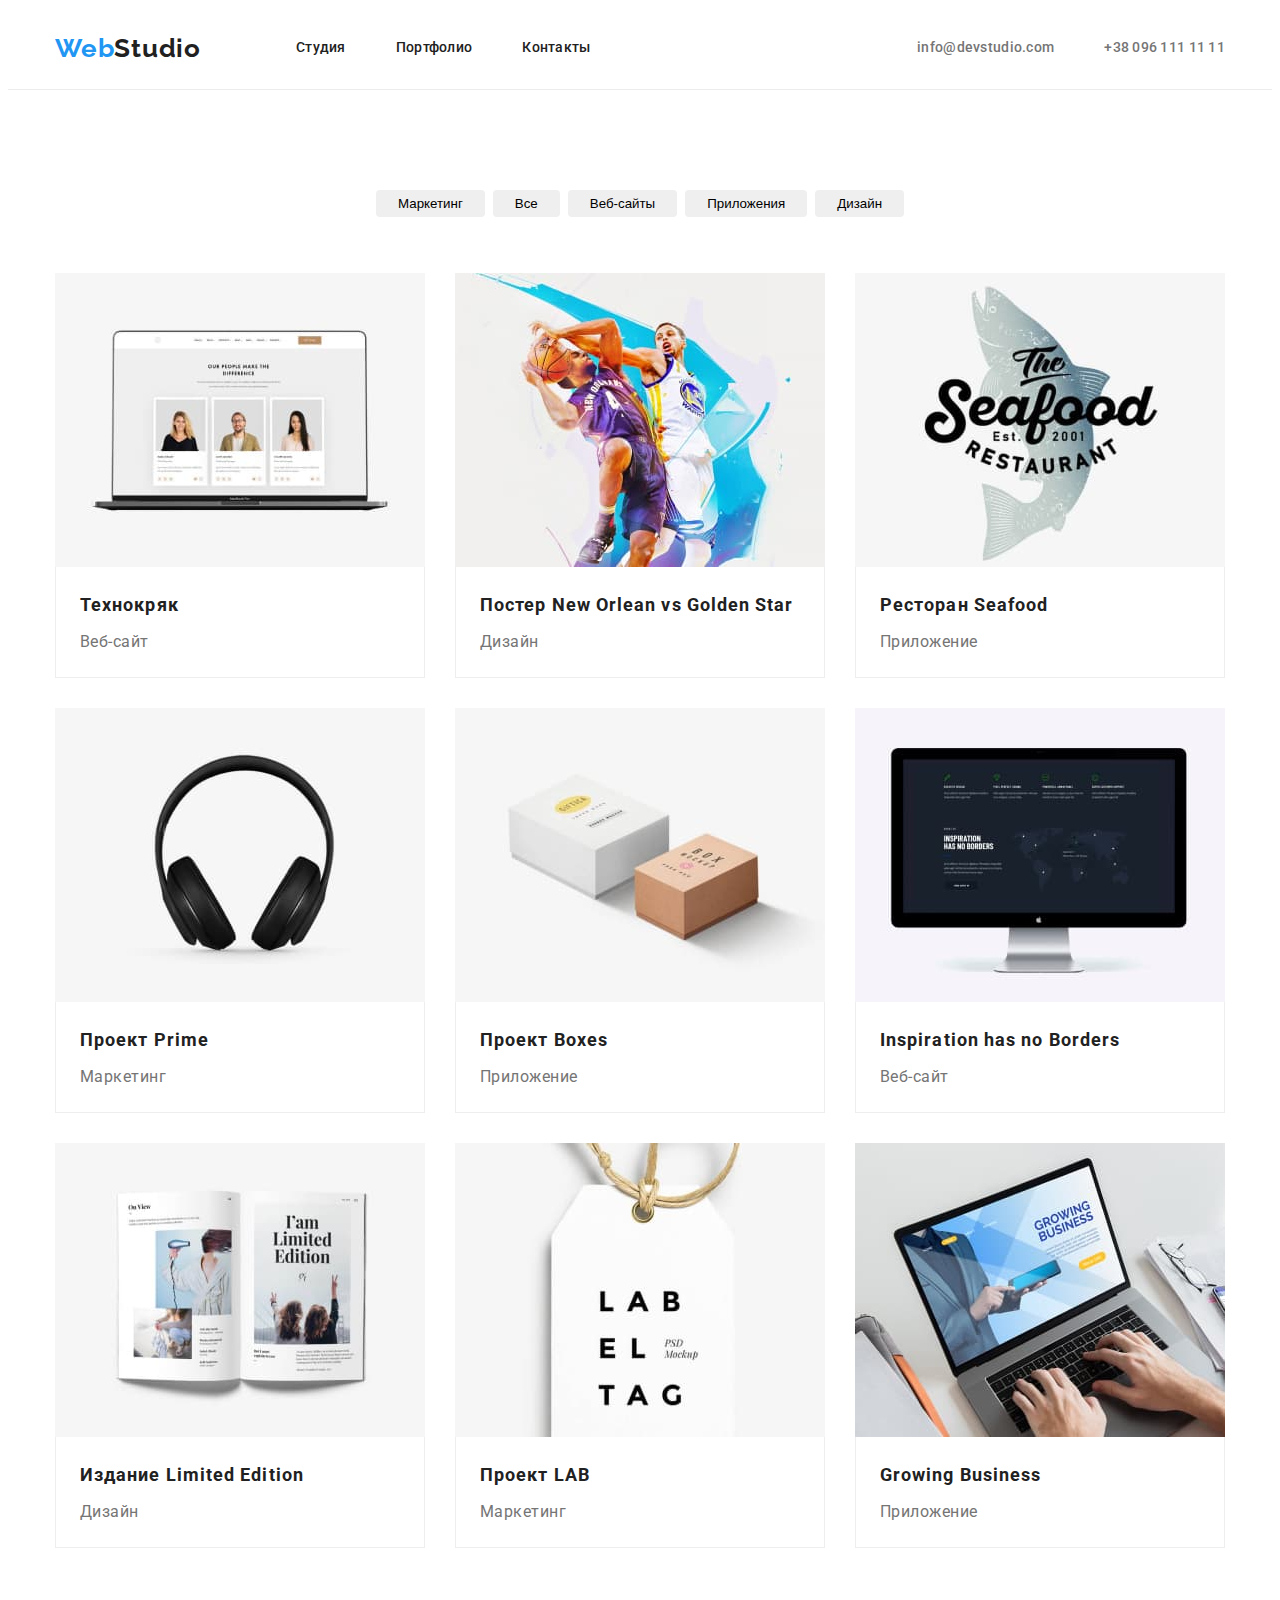
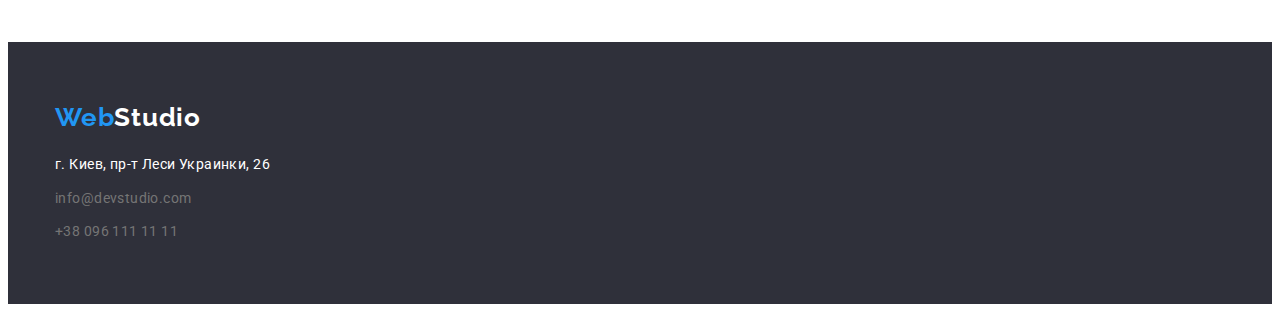
==== portfolio.html @ 59907f2d "added files" ====
<!DOCTYPE html>
<html lang="ru">
<head>
    <meta charset="UTF-8">
    <meta http-equiv="X-UA-Compatible" content="IE=edge">
    <meta name="viewport" content="width=device-width, initial-scale=1.0">
    <title>Студия</title>
    <link rel="stylesheet" href="https://cdnjs.cloudflare.com/ajax/libs/modern-normalize/1.0.0/modern-normalize.min.css"
        integrity="sha512-ISS7cAi1PEhQ8jnbJpJZMd29NlhNj4AWYyLOSp2CE/CsHxTCu+r+t0D2yoJudVrd0/8fTVPUVDzY5Tvli75u/g=="
        crossorigin="anonymous" />
    <link href="https://fonts.googleapis.com/css2?family=Raleway:wght@700&family=Roboto:wght@400;500;700;900&display=swap"
        rel="stylesheet">
    <link rel="stylesheet" href="./css/styles.css">
</head>
<body class="body">
    <header>
        <div class="header container">
            <nav class="nav">
                <a class="logo link" href="/">Web<span class="logo-studio">Studio</span></a>
                <ul class="nav-links list">
                    <li class="list"><a class="link" href="" class="active">Студия</a></li>
                    <li class="list"><a class="link" href="./portfolio.html">Портфолио</a></li>
                    <li class="list"><a class="link" href="#contacts">Контакты</a></li>
                </ul>
            </nav>
            <ul class="header-contacts">
                <li class="list"><a class="link" href="mailto:info@devstudio.com">info@devstudio.com</a></li>
                <li class="list"><a class="link" href="tel:+380961111111">+38 096 111 11 11</a></li>
            </ul>
        </div>
    </header>
    <section class="portfolio section">
       <div class="container">
            <h1 class="portfolio-title">Портфолио</h1>
            <ul class="portfolio-fiter list">
                <li class="filter-item"><button type="button" class="filter-button">Маркетинг</button></li>
                <li class="filter-item"><button type="button" class="filter-button">Все</button></li>
                <li class="filter-item"><button type="button" class="filter-button">Веб-сайты</button></li>
                <li class="filter-item"><button type="button" class="filter-button">Приложения</button></li>
                <li class="filter-item"><button type="button" class="filter-button">Дизайн</button></li>
            </ul>
            <ul class="portfolio-cards list">
                <li class="gallery">
                    <a class="link" href="">
                        <img src="./images/technocryak.jpg" alt="cайт на мониторе ноутбука" width="370">
                        <div class="card-description">
                            <h2>Технокряк</h2>
                            <p>Веб-сайт</p>
                        </div>
                    </a>
                </li>
                <li class="gallery">
                    <a class="gallery-card link" href="">
                        <img src="./images/poster.jpg" alt="плакат с двумя баскетболистами" width="370">
                        <div class="card-description">
                            <h2>Постер New Orlean vs Golden Star</h2>
                            <p>Дизайн</p>
                        </div>
                    </a>
                </li>
                <li class="gallery">
                    <a class="gallery-card link" href="">
                        <img src="./images/seafood.jpg" alt="вывеска морского ресторана" width="370">
                        <div class="card-description">
                            <h2>Ресторан Seafood</h2>
                            <p>Приложение</p>
                        </div>
                    </a>
                </li>
                <li class="gallery">
                    <a class="gallery-card link" href="">
                        <img src="./images/prime.jpg" alt="наушники" width="370">
                        <div class="card-description">
                            <h2>Проект Prime</h2>
                            <p>Маркетинг</p>
                        </div>
                    </a>
                </li>
                <li class="gallery">
                    <a class="gallery-card link" href="">
                        <img src="./images/boxes.jpg" alt="две коробочки" width="370">
                        <div class="card-description">
                            <h2>Проект Boxes</h2>
                            <p>Приложение</p>
                        </div>                      
                    </a>
                </li>
                <li class="gallery">
                    <a class="gallery-card link" href="">
                        <img src="./images/inspiration.jpg" alt="вид сайта на мониторе" width="370">
                        <div class="card-description">
                            <h2>Inspiration has no Borders</h2>
                            <p>Веб-сайт</p>
                        </div>
                    </a>
                </li>
                <li class="gallery">
                    <a class="gallery-card link" href="">
                        <img src="./images/edition.jpg" alt="разворот журнала" width="370">
                        <div class="card-description">
                            <h2>Издание Limited Edition</h2>
                            <p>Дизайн</p>
                        </div>                       
                    </a>
                </li>
                <li class="gallery">
                    <a class="gallery-card link" href="">
                        <img src="./images/label.jpg" alt="бирка с логотипом" width="370">
                        <div class="card-description">
                                <h2>Проект LAB</h2>
                                <p>Маркетинг</p>
                        </div>                       
                    </a>
                </li>
                <li class="gallery">
                    <a class="gallery-card link" href="">
                        <img src="./images/business.jpg" alt="руки печатающие на ноутбуке" width="370">
                        <div class="card-description">
                            <h2>Growing Business</h2>
                            <p>Приложение</p>
                        </div>                     
                    </a>
                </li>
            </ul>
       </div>
    </section>
    <footer class="footer" id="contacts">
        <div class="container">
            <a class="logo link" href="/">Web<span class="footer-logo-studio">Studio</span></a>
            <address class="address">г. Киев, пр-т Леси Украинки, 26</address>
            <ul class="footer-contacts list">
                <li class="mail-link"><a class="link" href="mailto:info@devstudio.com">info@devstudio.com</a></li>
                <li><a class="link" href="tel:+380961111111">+38 096 111 11 11</a></li>
            </ul>
        </div>
    </footer>
</body>
</html>
---- css/styles.css ----
:root {
  --main-font-color: #212121;
  --alt-font-color: #757575;
  --brand-blue-color: #2196f3;
  --main-bg-color: #ffffff;
  --secondary-bg-color: #2f303a;
  --alt-bg-color: #f5f4fa;
}
h1,
h2,
h3,
h4,
h5,
h6,
p {
  margin: 0;
}
ul {
  margin: 0;
  padding: 0;
}
img {
  display: block;
}
.list {
  list-style: none;
}
.link {
  color: var(--main-font-color);
  text-decoration: none;
}
.body {
  font-family: Roboto, sans-serif;
  color: var(--main-font-color);
  background-color: var(--main-bg-color);
}
.container {
  width: 1200px;
  margin: 0 auto;
  box-sizing: border-box;
  padding: 0 15px;
}
.section {
  padding: 94px 0;
}

/* ============ HEADER ============ */
header {
  padding: 25px 0;
  border-bottom: 1px solid #ececec;
}
.header {
  font-weight: 500;
  font-size: 14px;
  line-height: 1.14;
  letter-spacing: 0.02em;
  display: flex;
  justify-content: space-between;
}
.logo {
  font-family: Raleway, sans-serif;
  font-style: normal;
  font-weight: bold;
  font-size: 26px;
  line-height: 1.19;
  letter-spacing: 0.03em;
  color: var(--brand-blue-color);
  margin-right: 95px;
}
.header .list {
  display: flex;
  align-items: center;
}
.logo-studio,
.nav-links {
  color: var(--main-font-color);
}
.nav-links .list:not(:last-child) {
  margin-right: 50px;
}
.nav,
.nav-links,
.header-contacts {
  display: flex;
}
.header-contacts .link {
  color: var(--alt-font-color);
}
.header-contacts .list:not(:first-child) {
  margin-left: 50px;
}
.nav-links :hover,
:focus,
.header-contacts :hover,
:focus {
  color: var(--brand-blue-color);
}
.active {
  color: var(--brand-blue-color);
}

/* ============ HERO ============ */
.hero {
  color: var(--main-bg-color);
  background: var(--secondary-bg-color);
  padding: 200px 0;
  display: flex;
  flex-direction: column;
  align-items: center;
}
.hero-title {
  font-weight: 900;
  font-size: 44px;
  line-height: 1.36;
  text-align: center;
  letter-spacing: 0.06em;
  text-transform: uppercase;
  margin-bottom: 30px;
}
.hero-button {
  background: var(--brand-blue-color);
  color: var(--main-bg-color);
  font-weight: bold;
  font-size: 16px;
  line-height: 1.87;
  padding: 10px 32px;
  box-shadow: 0px 4px 4px rgba(0, 0, 0, 0.15);
  border: none;
  border-radius: 4px;
  cursor: pointer;
}

/* ============ ADVANTAGES ============ */

.advantages h3 {
  font-weight: bold;
  font-size: 14px;
  line-height: 1.14;
  letter-spacing: 0.03em;
  text-transform: uppercase;
  margin-bottom: 10px;
}
.adv-list-description p {
  padding: 0 1px;
}
.whatwedo h2 {
  font-weight: bold;
  font-size: 36px;
  line-height: 1.16;
  letter-spacing: 0.03em;
  text-align: center;
  margin-bottom: 50px;
}
.advantages p {
  font-size: 14px;
  line-height: 1.71;
  letter-spacing: 0.03em;
  color: var(--alt-font-color);
}
.adv-list-description:not(:last-child) {
  margin-right: 30px;
}
.advantages {
  display: flex;
  margin-bottom: 94px;
}
.activities {
  display: flex;
  justify-content: space-between;
}

/* ============ TEAM ============ */

.team {
  background-color: var(--alt-bg-color);
}
.team h2 {
  font-weight: bold;
  font-size: 36px;
  line-height: 1.16;
  letter-spacing: 0.03em;
  text-align: center;
  margin-bottom: 50px;
}
.team h3 {
  font-weight: 500;
  font-size: 16px;
  line-height: 1.18;
  letter-spacing: 0.03em;
  margin-bottom: 10px;
}
.team p {
  font-weight: normal;
  font-size: 16px;
  line-height: 1.18;
  letter-spacing: 0.03em;
  color: var(--alt-font-color);
  margin-bottom: 30px;
}
.members {
  display: flex;
  justify-content: space-between;
}
.member-card {
  text-align: center;
  background-color: var(--main-bg-color);
  box-shadow: 0px 1px 3px rgba(0, 0, 0, 0.12), 0px 1px 1px rgba(0, 0, 0, 0.14),
    0px 2px 1px rgba(0, 0, 0, 0.2);
  border-radius: 0px 0px 4px 4px;
}
.member-card img {
  margin-bottom: 30px;
}

/* ============ FOOTER ============ */

.footer {
  background-color: var(--secondary-bg-color);
  padding: 60px 0;
}
.footer-logo-studio {
  color: var(--main-bg-color);
}
.address {
  margin-top: 20px;
  margin-bottom: 10px;
}
.mail-link {
  margin-bottom: 10px;
}
.address,
.footer-contacts {
  font-size: 14px;
  line-height: 1.71;
  letter-spacing: 0.03em;
  font-style: normal;
  color: var(--main-bg-color);
}
.footer-contacts a {
  color: var(--alt-font-color);
}
.footer-contacts :hover,
:focus {
  color: var(--brand-blue-color);
}

/* ============ PORTFOLIO ============ */

.portfolio-title {
  position: absolute;
  width: 1px;
  height: 1px;
  margin: -1px;
  border: 0;
  padding: 0;
  clip: rect(0 0 0 0);
  overflow: hidden;
}
.filter-item :hover,
:focus {
  font-family: inherit;
  color: var(--main-bg-color);
  background-color: var(--brand-blue-color);
  cursor: pointer;
}
.filter-item:not(:last-child) {
  margin-right: 8px;
  margin-bottom: 50px;
}
.filter-button {
  padding: 6px 22px;
  border: none;
  border-radius: 4px;
}
.portfolio-fiter {
  display: flex;
  justify-content: center;
  box-sizing: border-box;
  border-radius: 4px;
  padding: 6px 22px;
}
.portfolio-cards h2 {
  font-weight: bold;
  font-size: 18px;
  line-height: 2;
  text-align: left;
  letter-spacing: 0.06em;
  margin-bottom: 4px;
}
.portfolio-cards p {
  font-size: 16px;
  line-height: 1.87;
  letter-spacing: 0.03em;
  color: var(--alt-font-color);
}
.card-description {
  border: 1px solid #eeeeee;
  border-top: none;
  padding: 20px 24px;
}
.portfolio-cards {
  display: flex;
  flex-wrap: wrap;
  margin-top: -30px;
  margin-left: -30px;
}
.container .gallery {
  margin-top: 30px;
  margin-left: 30px;
  flex-basis: calc(100% / 3 - 30px);
}
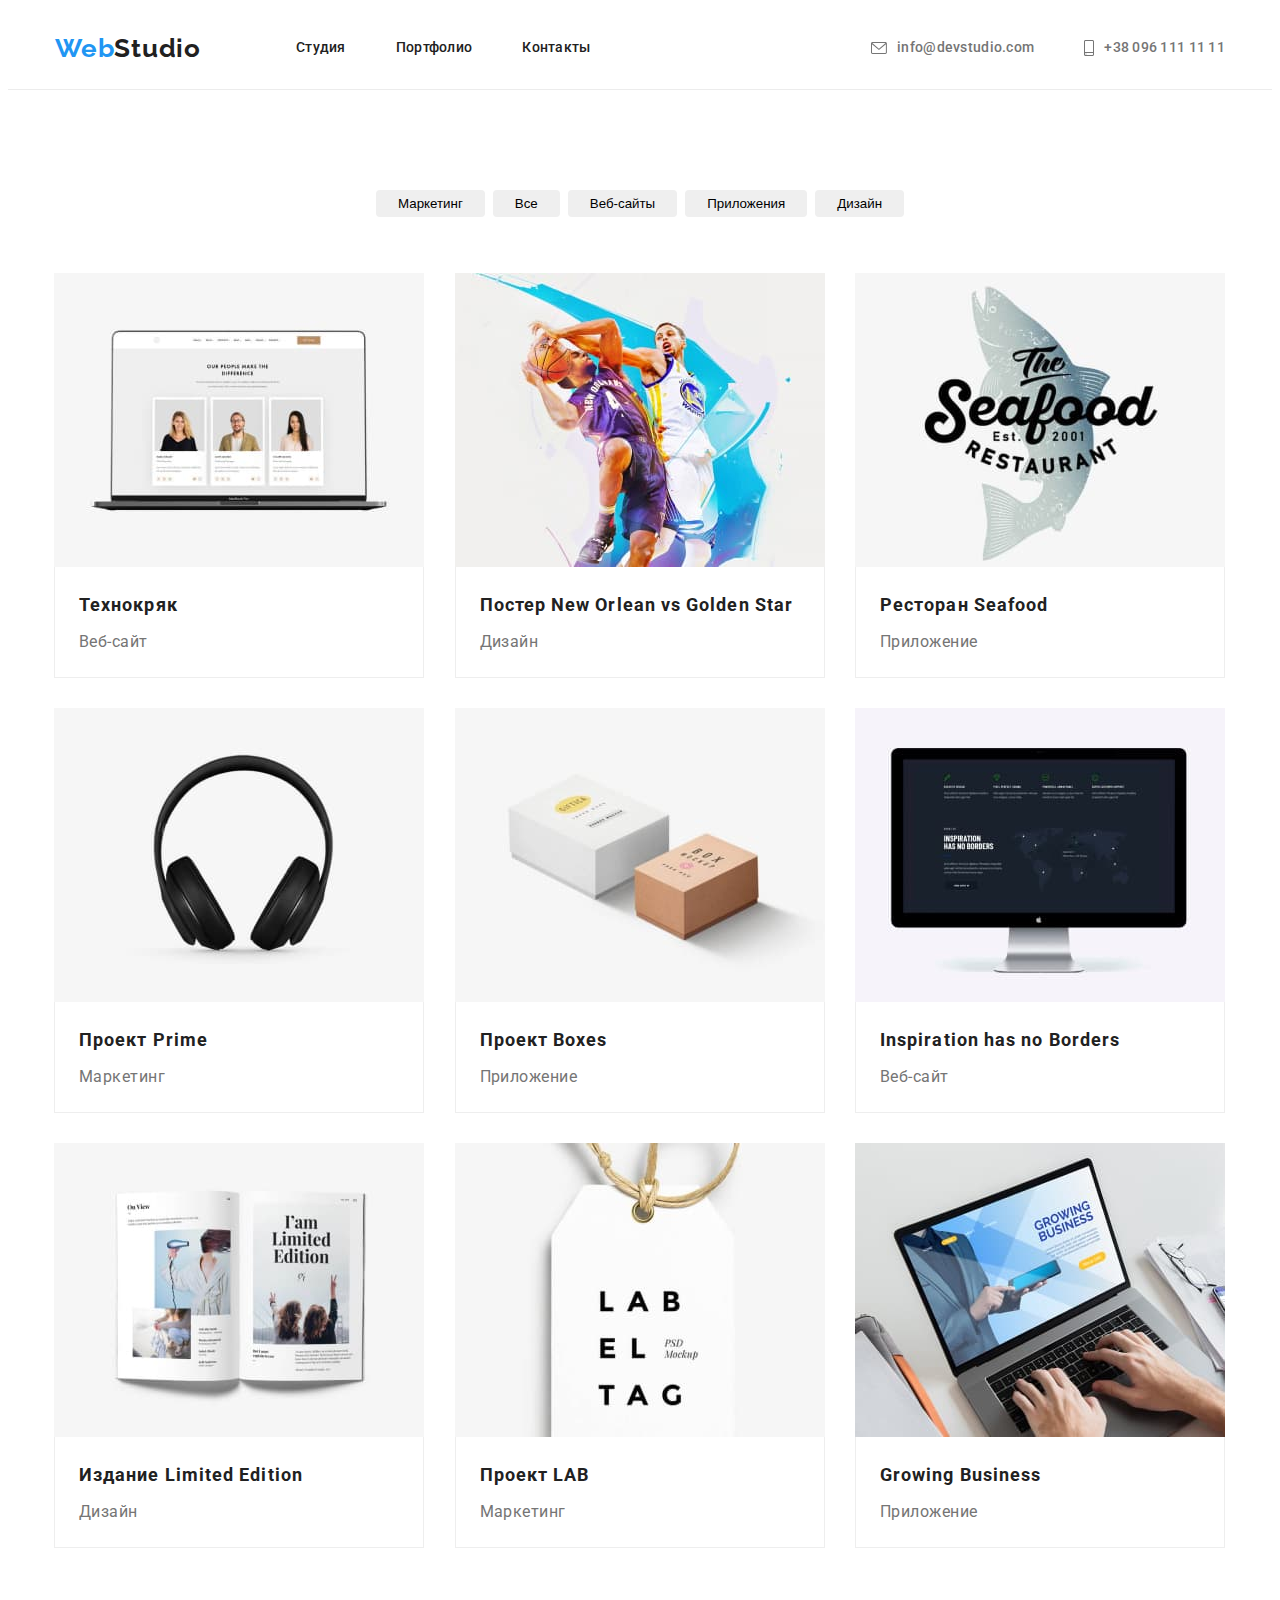
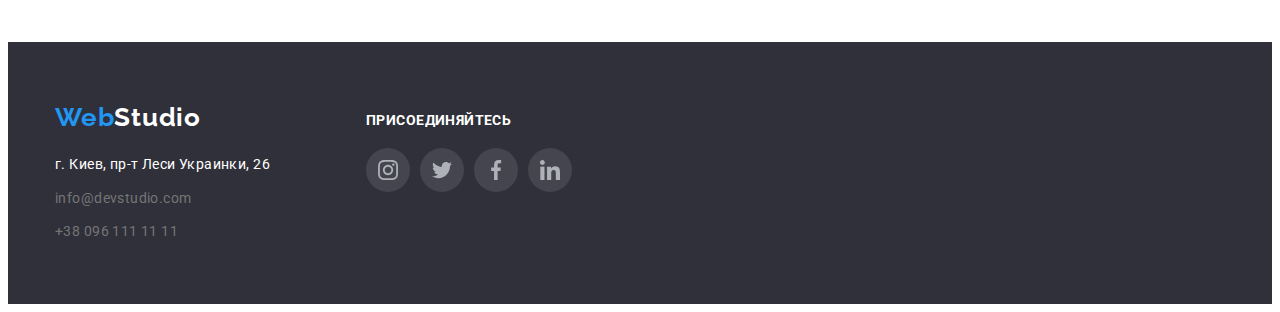
==== commit c9e8db20: "added svg" ====
--- a/portfolio.html
+++ b/portfolio.html
@@ -13,22 +13,38 @@
     <link rel="stylesheet" href="./css/styles.css">
 </head>
 <body class="body">
+    <!----- HEADER ----->
     <header>
         <div class="header container">
             <nav class="nav">
                 <a class="logo link" href="/">Web<span class="logo-studio">Studio</span></a>
                 <ul class="nav-links list">
-                    <li class="list"><a class="link" href="" class="active">Студия</a></li>
-                    <li class="list"><a class="link" href="./portfolio.html">Портфолио</a></li>
-                    <li class="list"><a class="link" href="#contacts">Контакты</a></li>
+                    <li class="list"><a class="nav-item-link link" href="" class="active">Студия</a></li>
+                    <li class="list"><a class="nav-item-link link" href="./portfolio.html">Портфолио</a></li>
+                    <li class="list"><a class="nav-item-link link" href="#contacts">Контакты</a></li>
                 </ul>
             </nav>
             <ul class="header-contacts">
-                <li class="list"><a class="link" href="mailto:info@devstudio.com">info@devstudio.com</a></li>
-                <li class="list"><a class="link" href="tel:+380961111111">+38 096 111 11 11</a></li>
+                <li class="list header-contacts-item">
+                    <a class="header-contacts-link link" href="mailto:info@devstudio.com">
+                        <svg class="header-contacts-icon" width="16" height="12">
+                            <use href="./images/sprite.svg#icon-envelope"></use>
+                        </svg>
+                        info@devstudio.com
+                    </a>
+                </li>
+                <li class="list">
+                    <a class="header-contacts-link link" href="tel:+380961111111">
+                        <svg class="header-contacts-icon" width="10" height="16">
+                            <use href="./images/sprite.svg#icon-smartphone"></use>
+                        </svg>
+                        +38 096 111 11 11
+                    </a>
+                </li>
             </ul>
         </div>
     </header>
+    <!----- PORTFOLIO ----->
     <section class="portfolio section">
        <div class="container">
             <h1 class="portfolio-title">Портфолио</h1>
@@ -41,13 +57,15 @@
             </ul>
             <ul class="portfolio-cards list">
                 <li class="gallery">
-                    <a class="link" href="">
-                        <img src="./images/technocryak.jpg" alt="cайт на мониторе ноутбука" width="370">
-                        <div class="card-description">
-                            <h2>Технокряк</h2>
-                            <p>Веб-сайт</p>
-                        </div>
-                    </a>
+                    <div>
+                        <a class="gallery-card link" href="">
+                            <img src="./images/technocryak.jpg" alt="cайт на мониторе ноутбука" width="370">
+                            <div class="card-description">
+                                <h2>Технокряк</h2>
+                                <p>Веб-сайт</p>
+                            </div>
+                        </a>
+                    </div>                  
                 </li>
                 <li class="gallery">
                     <a class="gallery-card link" href="">
@@ -124,14 +142,58 @@
             </ul>
        </div>
     </section>
+    <!----- FOOTER ----->
     <footer class="footer" id="contacts">
         <div class="container">
-            <a class="logo link" href="/">Web<span class="footer-logo-studio">Studio</span></a>
-            <address class="address">г. Киев, пр-т Леси Украинки, 26</address>
-            <ul class="footer-contacts list">
-                <li class="mail-link"><a class="link" href="mailto:info@devstudio.com">info@devstudio.com</a></li>
-                <li><a class="link" href="tel:+380961111111">+38 096 111 11 11</a></li>
-            </ul>
+            <div>
+                <a class="logo link" href="/">Web<span class="footer-logo-studio">Studio</span></a>
+                <address class="address">г. Киев, пр-т Леси Украинки, 26</address>
+                <ul class="footer-contacts list">
+                    <li class="mail-link"><a class="link" href="mailto:info@devstudio.com">info@devstudio.com</a></li>
+                    <li><a class="link" href="tel:+380961111111">+38 096 111 11 11</a></li>
+                </ul>
+            </div>
+            <div class="footer-socials">
+                <p class="footer-join">присоединяйтесь</p>
+                <ul class="social-footer list">
+                    <li class="social-footer-item">
+                        <div class="social-footer-thumb">
+                            <a href="" class="social-footer-link">
+                                <svg class="social-link-icon">
+                                    <use href="./images/sprite.svg#icon-instagram"></use>
+                                </svg>
+                            </a>
+                        </div>
+                    </li>
+                    <li class="social-footer-item">
+                        <div class="social-footer-thumb">
+                            <a href="" class="social-footer-link">
+                                <svg class="social-link-icon">
+                                    <use href="./images/sprite.svg#icon-twitter"></use>
+                                </svg>
+                            </a>
+                        </div>
+                    </li>
+                    <li class="social-footer-item">
+                        <div class="social-footer-thumb">
+                            <a href="" class="social-footer-link">
+                                <svg class="social-link-icon">
+                                    <use href="./images/sprite.svg#icon-facebook"></use>
+                                </svg>
+                            </a>
+                        </div>
+                    </li>
+                    <li class="social-footer-item">
+                        <div class="social-footer-thumb">
+                            <a href="" class="social-footer-link">
+                                <svg class="social-link-icon">
+                                    <use href="./images/sprite.svg#icon-linkedin"></use>
+                                </svg>
+                            </a>
+                        </div>
+                    </li>
+                </ul>
+            </div>
         </div>
     </footer>
 </body>
--- a/css/styles.css
+++ b/css/styles.css
@@ -85,28 +85,46 @@
 }
 .header-contacts .link {
   color: var(--alt-font-color);
+  fill: var(--alt-font-color);
 }
 .header-contacts .list:not(:first-child) {
   margin-left: 50px;
 }
-.nav-links :hover,
-:focus,
-.header-contacts :hover,
-:focus {
+.nav-item-link:hover,
+.nav-item-link:focus {
   color: var(--brand-blue-color);
+}
+.header-contacts-link:hover,
+.header-contacts-link:focus {
+  color: var(--brand-blue-color);
+  fill: var(--brand-blue-color);
+  text-decoration: underline;
 }
 .active {
   color: var(--brand-blue-color);
 }
+.header-contacts-link {
+  display: flex;
+  justify-content: center;
+  align-items: center;
+}
+.header-contacts-icon {
+  margin-right: 10px;
+}
 
 /* ============ HERO ============ */
+
 .hero {
   color: var(--main-bg-color);
-  background: var(--secondary-bg-color);
+  background-color: var(--secondary-bg-color);
+  background-image: linear-gradient(
+      rgba(47, 48, 58, 0.4),
+      rgba(47, 48, 58, 0.4)
+    ),
+    url(../images/hero/hero-bg.jpg);
+  background-size: cover;
+  background-repeat: no-repeat;
   padding: 200px 0;
-  display: flex;
-  flex-direction: column;
-  align-items: center;
 }
 .hero-title {
   font-weight: 900;
@@ -128,6 +146,8 @@
   border: none;
   border-radius: 4px;
   cursor: pointer;
+  display: block;
+  margin: 0 auto;
 }
 
 /* ============ ADVANTAGES ============ */
@@ -140,10 +160,20 @@
   text-transform: uppercase;
   margin-bottom: 10px;
 }
-.adv-list-description p {
+.adv-list-item p {
   padding: 0 1px;
 }
-.whatwedo h2 {
+.adv-icon {
+  display: flex;
+  height: 170px;
+  margin: 0 auto;
+}
+.adv-thumb {
+  border-radius: 4px;
+  margin-bottom: 30px;
+  background-color: var(--alt-bg-color);
+}
+.section-title {
   font-weight: bold;
   font-size: 36px;
   line-height: 1.16;
@@ -157,7 +187,7 @@
   letter-spacing: 0.03em;
   color: var(--alt-font-color);
 }
-.adv-list-description:not(:last-child) {
+.adv-list-item:not(:last-child) {
   margin-right: 30px;
 }
 .advantages {
@@ -173,14 +203,6 @@
 
 .team {
   background-color: var(--alt-bg-color);
-}
-.team h2 {
-  font-weight: bold;
-  font-size: 36px;
-  line-height: 1.16;
-  letter-spacing: 0.03em;
-  text-align: center;
-  margin-bottom: 50px;
 }
 .team h3 {
   font-weight: 500;
@@ -211,12 +233,74 @@
 .member-card img {
   margin-bottom: 30px;
 }
+.social-link-icon {
+  width: 20px;
+  height: 20px;
+}
+.social {
+  display: flex;
+  justify-content: space-between;
+  padding-left: 32px;
+  padding-right: 32px;
+}
+.social-item-link {
+  display: flex;
+  justify-content: center;
+  align-items: center;
+  width: 44px;
+  height: 44px;
+  border-radius: 50%;
+}
+.social-thumb {
+  padding-bottom: 32px;
+}
+.social-link-icon {
+  fill: #afb1b8;
+}
+.social-item-link:hover .social-link-icon,
+.social-item-link:focus .social-link-icon {
+  fill: var(--main-bg-color);
+}
+.social-item-link:hover,
+.clients-item-link:focus {
+  background-color: var(--brand-blue-color);
+}
+
+/* ============ CLIENTS ============ */
+
+.clients-icon {
+  width: 170px;
+  height: 60px;
+}
+.clients-thumb {
+  border-radius: 4px;
+  display: block;
+  background-color: var(--alt-bg-color);
+  padding-top: 15px;
+  padding-bottom: 15px;
+  border: 1px solid #afb1b8;
+}
+.clients-list {
+  display: flex;
+  justify-content: space-between;
+}
+.clients-item-company {
+  fill: #afb1b8;
+}
+.clients-thumb:hover,
+.clients-thumb:focus {
+  fill: var(--brand-blue-color);
+  border-color: var(--brand-blue-color);
+}
 
 /* ============ FOOTER ============ */
 
 .footer {
   background-color: var(--secondary-bg-color);
   padding: 60px 0;
+}
+.footer .container {
+  display: flex;
 }
 .footer-logo-studio {
   color: var(--main-bg-color);
@@ -242,6 +326,46 @@
 .footer-contacts :hover,
 :focus {
   color: var(--brand-blue-color);
+}
+.footer-socials {
+  display: block;
+  margin-left: 70px;
+}
+.footer-join {
+  font-weight: bold;
+  font-size: 14px;
+  line-height: 1, 14;
+  letter-spacing: 0.03em;
+  text-transform: uppercase;
+  color: var(--main-bg-color);
+  margin-bottom: 20px;
+}
+.social-footer {
+  display: flex;
+  justify-content: space-between;
+}
+.social-footer-link {
+  display: flex;
+  justify-content: center;
+  align-items: center;
+  width: 44px;
+  height: 44px;
+  border-radius: 50%;
+  background-color: rgba(255, 255, 255, 0.1);
+}
+.social-footer-item:not(:last-child) {
+  margin-right: 10px;
+}
+.footer-socials {
+  padding-top: 10px;
+}
+.social-footer-link:hover .social-link-icon,
+.social-item-link:focus .social-link-icon {
+  fill: var(--main-bg-color);
+}
+.social-footer-link:hover,
+.clients-footer-link:focus {
+  background-color: var(--brand-blue-color);
 }
 
 /* ============ PORTFOLIO ============ */
@@ -300,12 +424,19 @@
 }
 .portfolio-cards {
   display: flex;
+  justify-content: space-between;
   flex-wrap: wrap;
   margin-top: -30px;
   margin-left: -30px;
 }
 .container .gallery {
   margin-top: 30px;
-  margin-left: 30px;
+  margin-left: 29px;
   flex-basis: calc(100% / 3 - 30px);
 }
+.gallery-card:hover {
+  border: 1px solid #eeeeee;
+  display: block;
+  box-shadow: 0px 1px 1px rgba(0, 0, 0, 0.12), 0px 4px 4px rgba(0, 0, 0, 0.06),
+    1px 4px 6px rgba(0, 0, 0, 0.16);
+}
